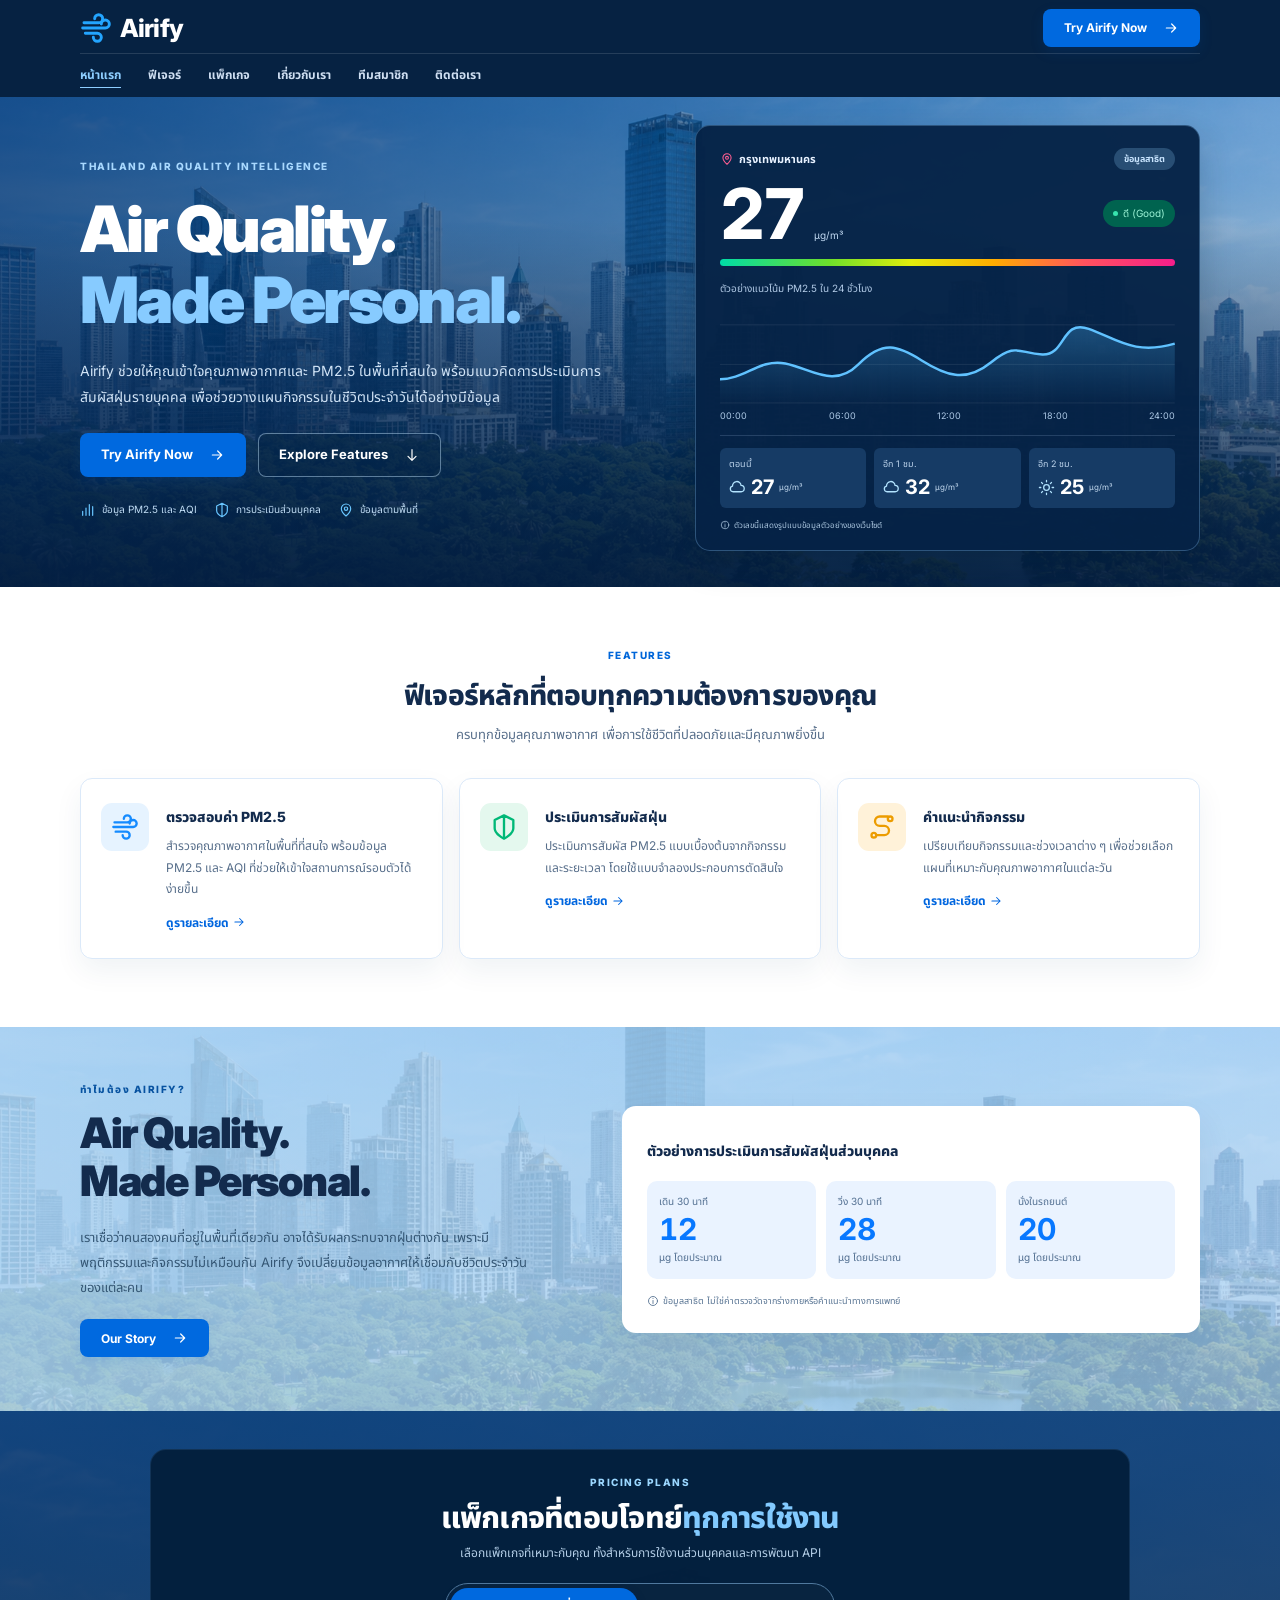
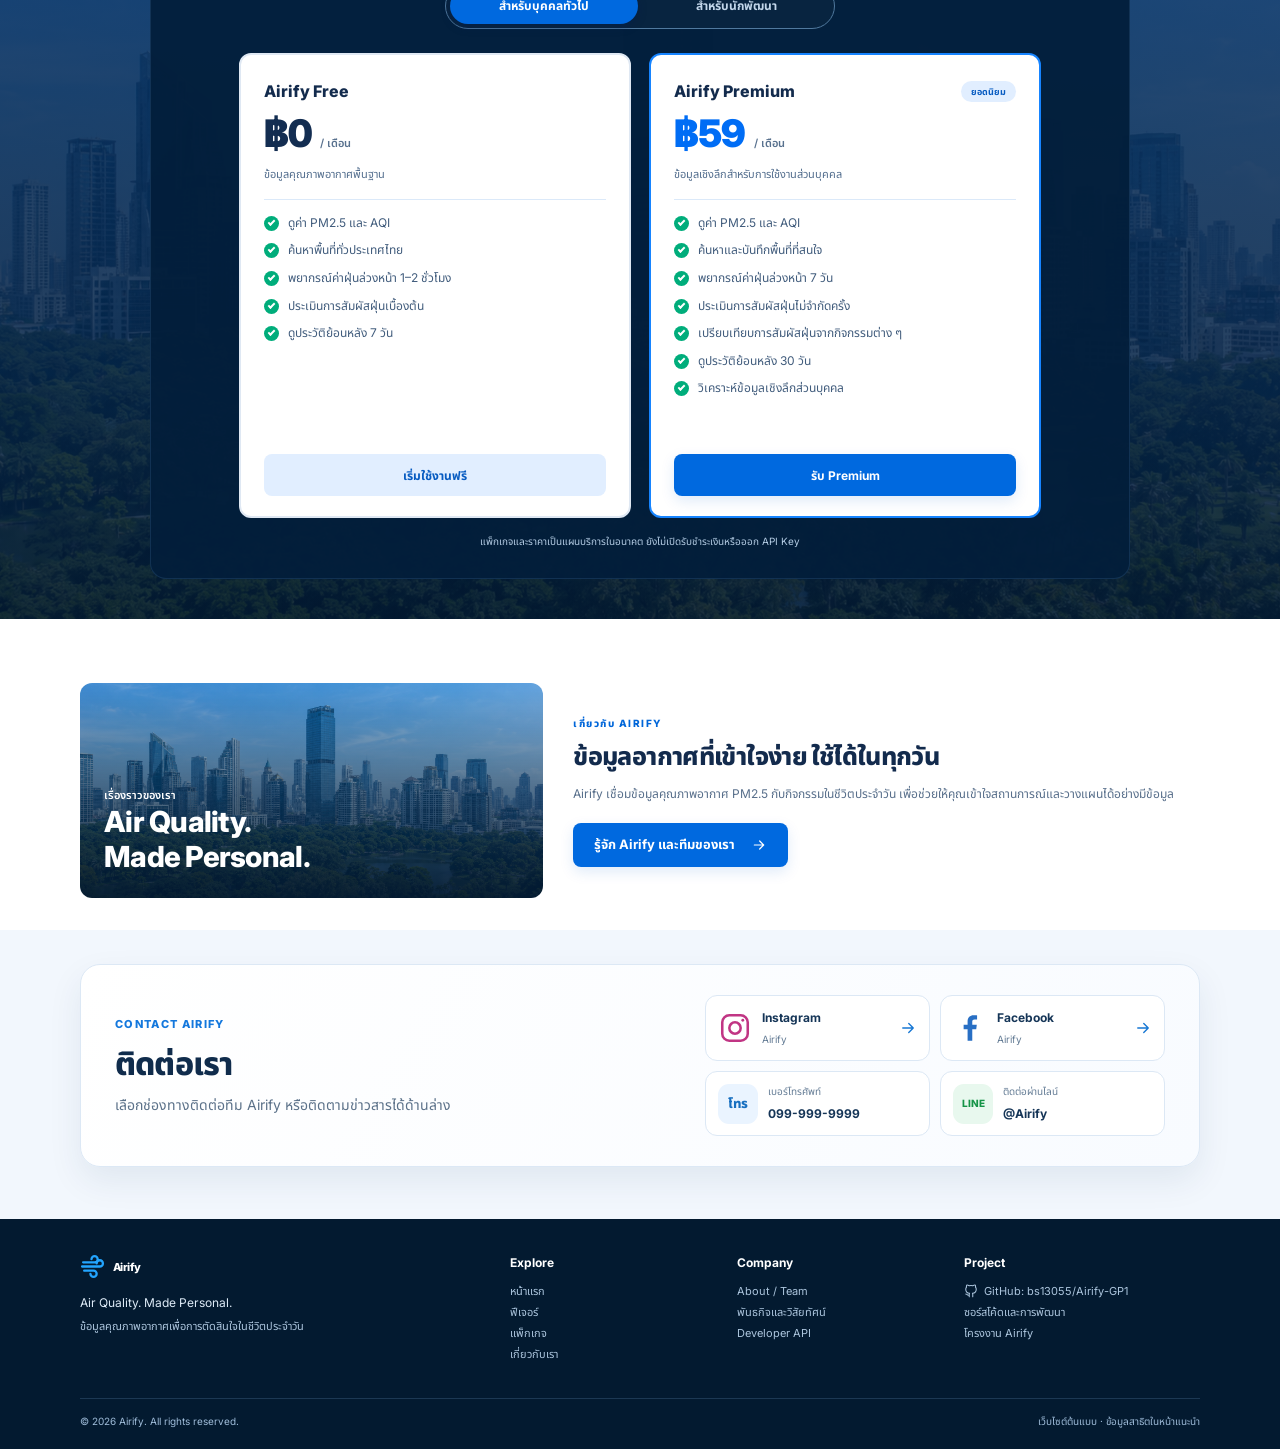
==== index.html @ 72d67602 "Publish standalone Airify GP1 website" ====
<!DOCTYPE html>
<html lang="th" class="af-landing-page"><head>
<meta charset="UTF-8"><meta name="viewport" content="width=device-width, initial-scale=1"><meta name="theme-color" content="#062242">
<title>Airify — Air Quality. Made Personal.</title><meta name="description" content="Airify ช่วยให้คุณเข้าใจคุณภาพอากาศ PM2.5 รอบตัว พร้อมประเมินการรับฝุ่นส่วนบุคคลและวางแผนกิจกรรมในแต่ละวัน">
<link rel="preconnect" href="https://fonts.googleapis.com"><link rel="preconnect" href="https://fonts.gstatic.com" crossorigin><link href="https://fonts.googleapis.com/css2?family=Inter:wght@400;500;600;700;800;900&family=Noto+Sans+Thai:wght@400;500;600;700;800&display=swap" rel="stylesheet">
<link rel="stylesheet" href="assets/vendor/bootstrap/bootstrap.min.css"><link rel="stylesheet" href="assets/landing.css?v=20261030-footer-align"><link rel="preload" as="image" href="assets/airify-bangkok-park.png">
</head><body class="af-landing">
<svg xmlns="http://www.w3.org/2000/svg" class="af-symbols" aria-hidden="true"><defs>
<symbol id="i-wind" viewBox="0 0 24 24"><path d="M3 8h11a3 3 0 1 0-3-3M2 12h17a3 3 0 1 0-3-3M4 16h9a3 3 0 1 1-3 3"/></symbol>
<symbol id="i-arrow" viewBox="0 0 24 24"><path d="M5 12h14m-6-6 6 6-6 6"/></symbol>
<symbol id="i-down" viewBox="0 0 24 24"><path d="M12 4v16m-6-6 6 6 6-6"/></symbol>
<symbol id="i-pin" viewBox="0 0 24 24"><path d="M19 10c0 5-7 11-7 11S5 15 5 10a7 7 0 1 1 14 0Z"/><circle cx="12" cy="10" r="2.5"/></symbol>
<symbol id="i-shield" viewBox="0 0 24 24"><path d="m12 2 8 4v7c0 5-8 9-8 9s-8-4-8-9V6l8-4Zm0 0v20"/></symbol>
<symbol id="i-route" viewBox="0 0 24 24"><circle cx="5" cy="19" r="2"/><circle cx="19" cy="5" r="2"/><path d="M7 19h7a4 4 0 0 0 0-8h-4a4 4 0 0 1 0-8h7"/></symbol>
<symbol id="i-bars" viewBox="0 0 24 24"><path d="M4 20v-6m5 6V9m5 11V4m5 16V7"/></symbol>
<symbol id="i-cloud" viewBox="0 0 24 24"><path d="M6 18a4 4 0 0 1-1-7.9A6 6 0 0 1 17 9a4.5 4.5 0 0 1 0 9H6Z"/></symbol>
<symbol id="i-sun" viewBox="0 0 24 24"><circle cx="12" cy="12" r="4"/><path d="M12 2v2m0 16v2M2 12h2m16 0h2M5 5l1.5 1.5m11 11L19 19M5 19l1.5-1.5m11-11L19 5"/></symbol>
<symbol id="i-target" viewBox="0 0 24 24"><circle cx="12" cy="12" r="9"/><circle cx="12" cy="12" r="5"/><circle cx="12" cy="12" r="1"/></symbol>
<symbol id="i-eye" viewBox="0 0 24 24"><path d="M2 12s4-7 10-7 10 7 10 7-4 7-10 7S2 12 2 12Z"/><circle cx="12" cy="12" r="3"/></symbol>
<symbol id="i-info" viewBox="0 0 24 24"><circle cx="12" cy="12" r="9"/><path d="M12 11v6m0-10v.1"/></symbol>
<symbol id="i-menu" viewBox="0 0 24 24"><path d="M4 6h16M4 12h16M4 18h16"/></symbol>
<symbol id="i-github" viewBox="0 0 24 24"><path d="M9 19c-4 1-4-2-6-2m12 5v-4c0-1 .1-1.5-.5-2 3.5-.4 6.5-1.7 6.5-7a5 5 0 0 0-1.4-3.5 5 5 0 0 0-.1-3.5S18 1.5 15 3a13 13 0 0 0-6 0C6 1.5 4.5 2 4.5 2a5 5 0 0 0-.1 3.5A5 5 0 0 0 3 9c0 5.3 3 6.6 6.5 7-.6.5-.5 1.2-.5 2v4"/></symbol>
</defs></svg>
<a class="af-skip" href="#main">ข้ามไปเนื้อหา</a>
<header class="af-header navbar navbar-expand-lg navbar-dark"><div class="af-container af-nav">
<a class="af-brand" href="index.html" aria-label="Airify หน้าแรก"><svg class="af-icon" aria-hidden="true"><use href="#i-wind"/></svg><span>Airify</span></a>
<nav class="collapse navbar-collapse af-menu" id="airifyNav" aria-label="เมนูหลัก"><a href="#home" aria-current="page">หน้าแรก</a><a href="#features">ฟีเจอร์</a><a href="#pricing">แพ็กเกจ</a><a href="#about">เกี่ยวกับเรา</a><a href="about.html">ทีมสมาชิก</a><a href="#contact">ติดต่อเรา</a></nav>
<a class="af-button af-primary af-nav-cta" href="try.html">Try Airify Now <svg class="af-icon" aria-hidden="true"><use href="#i-arrow"/></svg></a>
<button class="navbar-toggler af-nav-toggle" type="button" data-bs-toggle="collapse" data-bs-target="#airifyNav" aria-controls="airifyNav" aria-expanded="false" aria-label="เปิดหรือปิดเมนู"><svg class="af-icon" aria-hidden="true"><use href="#i-menu"/></svg></button>
</div></header>
<main id="main">
<section class="af-hero" id="home" aria-labelledby="hero-title"><div class="af-container af-hero-grid"><div class="af-hero-copy">
<p class="af-kicker">THAILAND AIR QUALITY INTELLIGENCE</p><h1 id="hero-title">Air Quality.<br><span>Made Personal.</span></h1>
<p class="af-hero-description">Airify ช่วยให้คุณเข้าใจคุณภาพอากาศและ PM2.5 ในพื้นที่ที่สนใจ พร้อมแนวคิดการประเมินการสัมผัสฝุ่นรายบุคคล เพื่อช่วยวางแผนกิจกรรมในชีวิตประจำวันได้อย่างมีข้อมูล</p>
<div class="af-hero-actions"><a class="af-button af-primary" href="try.html">Try Airify Now <svg class="af-icon" aria-hidden="true"><use href="#i-arrow"/></svg></a><a class="af-button af-outline" href="#features">Explore Features <svg class="af-icon" aria-hidden="true"><use href="#i-down"/></svg></a></div>
<div class="af-hero-facts"><span><svg class="af-icon" aria-hidden="true"><use href="#i-bars"/></svg>ข้อมูล PM2.5 และ AQI</span><span><svg class="af-icon" aria-hidden="true"><use href="#i-shield"/></svg>การประเมินส่วนบุคคล</span><span><svg class="af-icon" aria-hidden="true"><use href="#i-pin"/></svg>ข้อมูลตามพื้นที่</span></div></div>
<div class="af-air-preview" aria-label="ตัวอย่างหน้าจอคุณภาพอากาศ ข้อมูลสาธิต"><div class="af-preview-top"><span><svg class="af-icon" aria-hidden="true"><use href="#i-pin"/></svg>กรุงเทพมหานคร</span><span class="af-demo">ข้อมูลสาธิต</span></div>
<div class="af-reading"><strong>27</strong><span>µg/m³</span><span class="af-air-status"><i></i>ดี (Good)</span></div><div class="af-spectrum" aria-hidden="true"></div><p class="af-chart-caption">ตัวอย่างแนวโน้ม PM2.5 ใน 24 ชั่วโมง</p>
<svg class="af-preview-chart" viewBox="0 0 460 95" role="img" aria-label="กราฟตัวอย่างแนวโน้ม PM2.5 ไม่ใช่ข้อมูลปัจจุบัน"><defs><linearGradient id="af-chart-fill" x1="0" y1="0" x2="0" y2="1"><stop stop-color="#4dbaff" stop-opacity=".28"/><stop offset="1" stop-color="#4dbaff" stop-opacity="0"/></linearGradient></defs><g stroke="#ffffff14"><path d="M0 15h460M0 55h460M0 94h460"/></g><path d="M0 70C25 70 40 49 66 54S115 80 140 55 180 36 204 51 248 74 274 53 302 44 326 45 345 9 373 19 419 46 460 34V95H0Z" fill="url(#af-chart-fill)"/><path d="M0 70C25 70 40 49 66 54S115 80 140 55 180 36 204 51 248 74 274 53 302 44 326 45 345 9 373 19 419 46 460 34" fill="none" stroke="#60c2ff" stroke-width="2.5"/></svg>
<div class="af-chart-times"><span>00:00</span><span>06:00</span><span>12:00</span><span>18:00</span><span>24:00</span></div>
<div class="af-hour-grid"><div><small>ตอนนี้</small><span><svg class="af-icon" aria-hidden="true"><use href="#i-cloud"/></svg><b>27</b> µg/m³</span></div><div><small>อีก 1 ชม.</small><span><svg class="af-icon" aria-hidden="true"><use href="#i-cloud"/></svg><b>32</b> µg/m³</span></div><div><small>อีก 2 ชม.</small><span><svg class="af-icon" aria-hidden="true"><use href="#i-sun"/></svg><b>25</b> µg/m³</span></div></div>
<p class="af-preview-note"><svg class="af-icon" aria-hidden="true"><use href="#i-info"/></svg>ตัวเลขนี้แสดงรูปแบบข้อมูลตัวอย่างของเว็บไซต์</p></div></div></section>
<section class="af-features" id="features" aria-labelledby="features-title"><div class="af-container"><div class="af-section-heading"><p class="af-kicker">FEATURES</p><h2 id="features-title">ฟีเจอร์หลักที่ตอบทุกความต้องการของคุณ</h2><p>ครบทุกข้อมูลคุณภาพอากาศ เพื่อการใช้ชีวิตที่ปลอดภัยและมีคุณภาพยิ่งขึ้น</p></div><div class="row g-3 af-feature-grid">
<article class="col-12 col-md-4"><div class="af-feature"><span class="af-feature-icon af-sky"><svg class="af-icon" aria-hidden="true"><use href="#i-wind"/></svg></span><div><h3>ตรวจสอบค่า PM2.5</h3><p>สำรวจคุณภาพอากาศในพื้นที่ที่สนใจ พร้อมข้อมูล PM2.5 และ AQI ที่ช่วยให้เข้าใจสถานการณ์รอบตัวได้ง่ายขึ้น</p><a href="try.html#places">ดูรายละเอียด <svg class="af-icon" aria-hidden="true"><use href="#i-arrow"/></svg></a></div></div></article>
<article class="col-12 col-md-4"><div class="af-feature"><span class="af-feature-icon af-green"><svg class="af-icon" aria-hidden="true"><use href="#i-shield"/></svg></span><div><h3>ประเมินการสัมผัสฝุ่น</h3><p>ประเมินการสัมผัส PM2.5 แบบเบื้องต้นจากกิจกรรมและระยะเวลา โดยใช้แบบจำลองประกอบการตัดสินใจ</p><a href="try.html#today">ดูรายละเอียด <svg class="af-icon" aria-hidden="true"><use href="#i-arrow"/></svg></a></div></div></article>
<article class="col-12 col-md-4"><div class="af-feature"><span class="af-feature-icon af-amber"><svg class="af-icon" aria-hidden="true"><use href="#i-route"/></svg></span><div><h3>คำแนะนำกิจกรรม</h3><p>เปรียบเทียบกิจกรรมและช่วงเวลาต่าง ๆ เพื่อช่วยเลือกแผนที่เหมาะกับคุณภาพอากาศในแต่ละวัน</p><a href="try.html#today">ดูรายละเอียด <svg class="af-icon" aria-hidden="true"><use href="#i-arrow"/></svg></a></div></div></article>
</div></div></section>
<section class="af-story" id="why" aria-labelledby="story-title"><div class="af-container af-story-grid"><div class="af-story-copy"><p class="af-kicker">ทำไมต้อง AIRIFY?</p><h2 id="story-title">Air Quality.<br>Made Personal.</h2><p>เราเชื่อว่าคนสองคนที่อยู่ในพื้นที่เดียวกัน อาจได้รับผลกระทบจากฝุ่นต่างกัน เพราะมีพฤติกรรมและกิจกรรมไม่เหมือนกัน Airify จึงเปลี่ยนข้อมูลอากาศให้เชื่อมกับชีวิตประจำวันของแต่ละคน</p><a class="af-button af-primary" href="#about">Our Story <svg class="af-icon" aria-hidden="true"><use href="#i-arrow"/></svg></a></div>
<div class="af-exposure-example"><h3>ตัวอย่างการประเมินการสัมผัสฝุ่นส่วนบุคคล</h3><div class="af-example-grid"><div><span>เดิน 30 นาที</span><strong>12</strong><small>µg โดยประมาณ</small></div><div><span>วิ่ง 30 นาที</span><strong>28</strong><small>µg โดยประมาณ</small></div><div><span>นั่งในรถยนต์</span><strong>20</strong><small>µg โดยประมาณ</small></div></div><p><svg class="af-icon" aria-hidden="true"><use href="#i-info"/></svg>ข้อมูลสาธิต ไม่ใช่ค่าตรวจวัดจากร่างกายหรือคำแนะนำทางการแพทย์</p></div></div></section>
<section class="af-pricing" id="pricing" aria-labelledby="pricing-title"><div class="af-pricing-shell"><div class="af-section-heading"><p class="af-kicker">PRICING PLANS</p><h2 id="pricing-title">แพ็กเกจที่ตอบโจทย์<span>ทุกการใช้งาน</span></h2><p>เลือกแพ็กเกจที่เหมาะกับคุณ ทั้งสำหรับการใช้งานส่วนบุคคลและการพัฒนา API</p></div>
<div class="af-plan-switch" role="tablist" aria-label="ประเภทแพ็กเกจ"><button type="button" role="tab" id="individuals-tab" aria-selected="true" aria-controls="individuals-plans" tabindex="0">สำหรับบุคคลทั่วไป</button><button type="button" role="tab" id="developers-tab" aria-selected="false" aria-controls="developers-plans" tabindex="-1">สำหรับนักพัฒนา</button></div>
<div class="af-plan-grid" id="individuals-plans" role="tabpanel" aria-labelledby="individuals-tab" tabindex="0">
<article class="af-plan"><h3>Airify Free</h3><p class="af-price">฿0 <span>/ เดือน</span></p><p class="af-plan-intro">ข้อมูลคุณภาพอากาศพื้นฐาน</p><ul><li>ดูค่า PM2.5 และ AQI</li><li>ค้นหาพื้นที่ทั่วประเทศไทย</li><li>พยากรณ์ค่าฝุ่นล่วงหน้า 1–2 ชั่วโมง</li><li>ประเมินการสัมผัสฝุ่นเบื้องต้น</li><li>ดูประวัติย้อนหลัง 7 วัน</li></ul><a class="af-button af-secondary" href="try.html">เริ่มใช้งานฟรี</a></article>
<article class="af-plan af-plan-featured"><div class="af-plan-name"><h3>Airify Premium</h3><span>ยอดนิยม</span></div><p class="af-price">฿59 <span>/ เดือน</span></p><p class="af-plan-intro">ข้อมูลเชิงลึกสำหรับการใช้งานส่วนบุคคล</p><ul><li>ดูค่า PM2.5 และ AQI</li><li>ค้นหาและบันทึกพื้นที่ที่สนใจ</li><li>พยากรณ์ค่าฝุ่นล่วงหน้า 7 วัน</li><li>ประเมินการสัมผัสฝุ่นไม่จำกัดครั้ง</li><li>เปรียบเทียบการสัมผัสฝุ่นจากกิจกรรมต่าง ๆ</li><li>ดูประวัติย้อนหลัง 30 วัน</li><li>วิเคราะห์ข้อมูลเชิงลึกส่วนบุคคล</li></ul><button class="af-button af-primary" type="button" data-plan="premium">รับ Premium</button></article></div>
<div class="af-plan-grid" id="developers-plans" role="tabpanel" aria-labelledby="developers-tab" tabindex="0" hidden>
<article class="af-plan"><h3>Developer API</h3><p class="af-price">฿499 <span>/ เดือน</span></p><p class="af-plan-intro">สำหรับนักพัฒนาและโปรเจกต์ขนาดเล็ก</p><ul><li>10,000 API Requests / เดือน</li><li>API Key ส่วนตัว</li><li>ข้อมูล PM2.5 และ AQI</li><li>พยากรณ์ค่าฝุ่นล่วงหน้า 1–2 ชั่วโมง</li><li>Exposure Estimation API</li><li>API Documentation</li></ul><button class="af-button af-secondary" type="button" data-plan="developer">เริ่มใช้ API</button></article>
<article class="af-plan af-plan-featured"><h3>Business API</h3><p class="af-price">฿1,990 <span>/ เดือน</span></p><p class="af-plan-intro">สำหรับธุรกิจและแอปพลิเคชันที่เติบโต</p><ul><li>100,000 API Requests / เดือน</li><li>API Key สำหรับองค์กร</li><li>ข้อมูล PM2.5 และ AQI</li><li>พยากรณ์ค่าฝุ่นล่วงหน้า 1–2 ชั่วโมง</li><li>Exposure Estimation API</li><li>API Documentation</li><li>Usage Analytics Dashboard</li><li>ขยายโควตา API ได้</li></ul><button class="af-button af-primary" type="button" data-plan="business">ติดต่อฝ่ายขาย</button></article></div>
<p class="af-pricing-note">แพ็กเกจและราคาเป็นแผนบริการในอนาคต ยังไม่เปิดรับชำระเงินหรือออก API Key</p><div id="plan-message" class="af-plan-message" role="status" aria-live="polite" hidden></div></div></section>
<section class="af-about" id="about" aria-labelledby="about-title"><div class="af-container af-about-grid"><div class="af-story-image"><span>เรื่องราวของเรา</span><strong>Air Quality.<br>Made Personal.</strong></div><div><p class="af-kicker">เกี่ยวกับ AIRIFY</p><h2 id="about-title">ข้อมูลอากาศที่เข้าใจง่าย ใช้ได้ในทุกวัน</h2><p class="af-about-description">Airify เชื่อมข้อมูลคุณภาพอากาศ PM2.5 กับกิจกรรมในชีวิตประจำวัน เพื่อช่วยให้คุณเข้าใจสถานการณ์และวางแผนได้อย่างมีข้อมูล</p><a class="af-button af-primary af-about-link" href="about.html">รู้จัก Airify และทีมของเรา <svg class="af-icon" aria-hidden="true"><use href="#i-arrow"/></svg></a></div></div></section>


</main>
<section class="af-social" id="contact" aria-labelledby="social-title"><span id="social-links" aria-hidden="true"></span><div class="af-container af-social-panel"><div class="af-social-copy"><p class="af-kicker">CONTACT AIRIFY</p><h2 id="social-title">ติดต่อเรา</h2><p>เลือกช่องทางติดต่อทีม Airify หรือติดตามข่าวสารได้ด้านล่าง</p></div><div class="af-social-actions"><div class="af-social-platforms"><a class="af-platform-link af-instagram-link" href="https://www.instagram.com/et.pim?obrf=ajU2Z2UwazB6aXI=" target="_blank" rel="noopener noreferrer" aria-label="Instagram Airify"><svg class="af-platform-icon" viewBox="0 0 24 24" aria-hidden="true"><rect x="3" y="3" width="18" height="18" rx="5"/><circle cx="12" cy="12" r="4"/><circle cx="17.5" cy="6.5" r="1" class="af-instagram-dot"/></svg><span><strong>Instagram</strong><small>Airify</small></span><svg class="af-icon af-social-arrow" aria-hidden="true"><use href="#i-arrow"/></svg></a><a class="af-platform-link af-facebook-link" href="https://www.facebook.com/share/18oNCefuXG/" target="_blank" rel="noopener noreferrer" aria-label="Facebook Airify"><svg class="af-platform-icon" viewBox="0 0 24 24" aria-hidden="true"><path d="M13.6 21v-8.1h2.8l.4-3.2h-3.2V7.6c0-.9.3-1.6 1.6-1.6H17V3.1c-.3 0-1.3-.1-2.5-.1-2.5 0-4.2 1.5-4.2 4.3v2.4H7.5v3.2h2.8V21h3.3Z"/></svg><span><strong>Facebook</strong><small>Airify</small></span><svg class="af-icon af-social-arrow" aria-hidden="true"><use href="#i-arrow"/></svg></a></div><div class="af-contact-links"><a class="af-contact-link" href="tel:0999999999"><span class="af-contact-type">โทร</span><span><small>เบอร์โทรศัพท์</small><strong>099-999-9999</strong></span></a><a class="af-contact-link" href="https://line.me/R/ti/p/@086dvllt" target="_blank" rel="noopener noreferrer"><span class="af-contact-type af-line-type">LINE</span><span><small>ติดต่อผ่านไลน์</small><strong>@Airify</strong></span></a></div></div></div></section>
<footer id="footer" class="af-footer"><div class="af-container"><div class="af-footer-grid"><div class="af-footer-brand"><a class="af-brand" href="index.html" aria-label="Airify หน้าแรก"><svg class="af-icon" aria-hidden="true"><use href="#i-wind"/></svg><span>Airify</span></a><p>Air Quality. Made Personal.</p><span>ข้อมูลคุณภาพอากาศเพื่อการตัดสินใจในชีวิตประจำวัน</span></div><div><h2>Explore</h2><a href="#home">หน้าแรก</a><a href="#features">ฟีเจอร์</a><a href="#pricing">แพ็กเกจ</a><a href="#about">เกี่ยวกับเรา</a></div><div><h2>Company</h2><a href="about.html">About / Team</a><a href="#about">พันธกิจและวิสัยทัศน์</a><a href="#pricing" data-select-plans="developers">Developer API</a></div><div><h2>Project</h2><a class="af-github-link" href="https://github.com/bs13055/Airify-GP1" target="_blank" rel="noopener noreferrer"><svg class="af-icon" aria-hidden="true"><use href="#i-github"/></svg>GitHub: bs13055/Airify-GP1</a><span>ซอร์สโค้ดและการพัฒนา</span><span>โครงงาน Airify</span></div></div><div class="af-footer-bottom"><span>© 2026 Airify. All rights reserved.</span><span>เว็บไซต์ต้นแบบ · ข้อมูลสาธิตในหน้าแนะนำ</span></div></div></footer>
<script src="assets/vendor/bootstrap/bootstrap.bundle.min.js" defer></script><script src="assets/landing.js" defer></script></body></html>
---- assets/landing.css ----
:root{--af-navy:#062242;--af-deep:#031a30;--af-ink:#132b4d;--af-blue:#0875f9;--af-blue-hover:#0060d6;--af-sky:#82caff;--af-muted:#586f8b;--af-line:#dbe9f9;--af-soft:#edf5ff;--af-city:url('airify-bangkok-park.png')}
*{box-sizing:border-box}html{scroll-behavior:smooth;scroll-padding-top:24px;scrollbar-color:#5487bc #e9f2fc}body.af-landing{margin:0;background:#fff;color:var(--af-ink);font:400 14px/1.75 Inter,'Noto Sans Thai',sans-serif;-webkit-font-smoothing:antialiased}::selection{background:#b7dcff;color:#062242}button,a{touch-action:manipulation}a{color:inherit;text-decoration:none}button{font:inherit}button,a,input{-webkit-tap-highlight-color:transparent}a:focus-visible,button:focus-visible,[tabindex="0"]:focus-visible{outline:3px solid #66b8ff;outline-offset:4px}h1,h2,h3,p{margin:0}h1,h2,h3{font-weight:800}h2{font-size:28px;line-height:1.45;letter-spacing:-.025em;text-wrap:balance}h3{font-size:15px;line-height:1.5}svg.af-symbols{position:absolute;width:0;height:0;overflow:hidden}.af-icon{width:20px;height:20px;flex:none;fill:none;stroke:currentColor;stroke-width:1.8;stroke-linecap:round;stroke-linejoin:round;vertical-align:middle}.af-container{width:min(1120px,calc(100% - 48px));margin-inline:auto}.af-skip{position:fixed;z-index:100;top:8px;left:8px;padding:12px;background:white;color:var(--af-ink);transform:translateY(-150%)}.af-skip:focus{transform:none}.af-button{display:inline-flex;align-items:center;justify-content:center;gap:16px;min-height:44px;padding:10px 20px;border:1px solid transparent;border-radius:8px;font-size:13px;line-height:1.6;font-weight:700;cursor:pointer;transition:background .2s ease,box-shadow .2s ease}.af-button .af-icon{width:16px;height:16px}.af-primary{background:var(--af-blue);color:#fff;box-shadow:0 5px 14px #005fce20}.af-primary:hover{color:#fff;background:var(--af-blue-hover)}.af-secondary{background:#e1eeff;color:#075bc1}.af-secondary:hover{background:#cfe4ff}.af-outline{border-color:#b1d3f080;background:#0622424d;color:white}.af-outline:hover{background:#163f68}.af-kicker{font-size:10px;font-weight:800;letter-spacing:.15em;color:#0875f9;margin-bottom:10px}.af-section-heading{text-align:center;margin:0 auto 32px}.af-section-heading>p:last-child{font-size:13px;color:var(--af-muted);margin-top:8px}
.af-header{height:70px;padding:0;background:var(--af-navy);color:white;position:relative;z-index:20}.af-nav{height:100%;display:flex;align-items:center;gap:28px}.af-brand{display:inline-flex;align-items:center;gap:8px;color:#fff;font-size:25px;font-weight:800;letter-spacing:-.035em;line-height:1}.af-brand:hover{color:white}.af-brand>.af-icon{width:32px;height:32px;color:#23a5ff;stroke-width:2.2}.af-menu{justify-content:center;gap:28px}.af-menu>a{color:#cedef1;font-size:12px;font-weight:700;line-height:2.1;padding:6px 0}.af-menu>a:hover,.af-menu>[aria-current]{color:#8eceff}.af-menu>[aria-current]{text-decoration:underline;text-underline-offset:8px}.af-nav-cta{font-size:12px;min-height:38px;padding:8px 20px;flex:none}.af-nav-toggle{padding:5px;border:1px solid #88b4df66;line-height:1;color:#d6eaff}.af-nav-toggle:focus{box-shadow:none}
.af-hero{position:relative;isolation:isolate;color:white;background:#064d89;min-height:490px;display:flex;align-items:center;padding:28px 0 36px}.af-hero:before,.af-story:before,.af-pricing:before,.af-cta:before{content:"";position:absolute;inset:0;z-index:-1;background-image:linear-gradient(90deg,#003876c9,#0054985c),var(--af-city);background-size:cover;background-position:center 54%}.af-hero:after{content:"";position:absolute;inset:0;z-index:-1;background:linear-gradient(0deg,#031c3ee6,transparent 75%)}.af-hero-grid{display:grid;grid-template-columns:1.1fr 1fr;align-items:center;gap:60px}.af-hero .af-kicker{color:#a9d9ff;margin-bottom:17px}.af-hero h1{font-size:64px;line-height:1.12;letter-spacing:-.04em;margin-bottom:22px;font-weight:900}.af-hero h1>span{color:#87cbff}.af-hero-description{color:#d1e4f7;max-width:540px;font-size:14px;line-height:1.85}.af-hero-actions{display:flex;gap:12px;margin-top:23px}.af-hero-facts{display:flex;flex-wrap:wrap;gap:17px;margin-top:24px;font-size:10px;color:#c0dcf4}.af-hero-facts>span{display:flex;gap:6px;align-items:center}.af-hero-facts .af-icon{width:16px;height:16px;color:#69c6ff}
.af-air-preview{padding:22px 24px 18px;min-width:0;background:#062346f5;border:1px solid #6a9dce66;border-radius:15px;box-shadow:0 15px 32px #00182a33}.af-preview-top{display:flex;justify-content:space-between;align-items:center;gap:10px;color:#e7f1ff;font-size:11px;font-weight:700}.af-preview-top>span:first-child{display:flex;align-items:center;gap:5px}.af-preview-top .af-icon{width:14px;height:14px;color:#ff5e92}.af-demo{padding:3px 10px;color:#c9e5ff;background:#284e74;border-radius:30px;font-size:9px;white-space:nowrap}.af-reading{display:flex;gap:9px;align-items:baseline;margin:5px 0 7px;font-variant-numeric:tabular-nums}.af-reading strong{font-size:70px;line-height:1.1;font-weight:800;letter-spacing:-.04em}.af-reading>span{font-size:10px;color:#c1d9f2}.af-reading .af-air-status{display:inline-flex;align-items:center;gap:5px;margin-left:auto;align-self:center;background:#00634f;color:#9af2d5;padding:5px 10px;border-radius:30px;font-size:10px}.af-air-status i{width:5px;height:5px;border-radius:50%;background:#38e4ae}.af-spectrum{height:7px;border-radius:5px;background:linear-gradient(90deg,#00dca7,#6ddf2b 24%,#e3ed0c 42%,#ffad00 60%,#ff535e 80%,#f51e8b)}.af-chart-caption{font-size:10px;color:#b2cbe7;margin-top:14px}.af-preview-chart{display:block;width:100%;height:98px;margin-top:10px}.af-chart-times{display:flex;justify-content:space-between;color:#acc8e5;font-size:9px;margin:2px 0 12px}.af-hour-grid{display:grid;grid-template-columns:repeat(3,1fr);gap:8px;padding-top:12px;border-top:1px solid #99b9da33}.af-hour-grid>div{background:#163b65;padding:8px 9px;border-radius:6px}.af-hour-grid small{display:block;font-size:9px;color:#bcd3eb;margin-bottom:2px}.af-hour-grid span{display:flex;align-items:center;gap:5px;font-size:8px;color:#c8def3;white-space:nowrap}.af-hour-grid b{font-size:20px;line-height:1.3;color:white}.af-hour-grid .af-icon{color:#b3e4ff;width:17px;height:17px}.af-preview-note{color:#acc7e0;font-size:8px;margin-top:10px;display:flex;align-items:center;gap:4px}.af-preview-note .af-icon{width:10px;height:10px}
.af-features{padding:60px 0 68px;background:white}.af-feature-grid>article{display:flex}.af-feature{display:flex;gap:17px;padding:24px 20px;min-height:170px;width:100%;border:1px solid var(--af-line);border-radius:12px;box-shadow:0 12px 28px #173a6410}.af-feature-icon{display:grid;place-items:center;width:48px;height:48px;border-radius:11px;flex:none}.af-feature-icon>.af-icon{width:28px;height:28px;stroke-width:2}.af-sky{color:#158bff;background:#e6f3ff}.af-green{color:#00b877;background:#e4f8ee}.af-amber{color:#ec9c00;background:#fff2d9}.af-feature h3{font-size:14px;margin:3px 0 8px}.af-feature p{font-size:12px;line-height:1.8;color:var(--af-muted);margin-bottom:10px}.af-feature a{display:inline-flex;align-items:center;gap:3px;color:#0066df;font-size:12px;font-weight:700}.af-feature a:hover{text-decoration:underline;text-underline-offset:4px}.af-feature a>.af-icon{width:14px;height:14px}
.af-story{position:relative;isolation:isolate;background:#9bc5eb;padding:54px 0;min-height:380px;display:flex;align-items:center}.af-story:before{background-image:linear-gradient(90deg,#aad4f5db,#a6d1f4bb),var(--af-city);background-position:center 61%}.af-story-grid{display:grid;grid-template-columns:.9fr 1.15fr;align-items:center;gap:90px}.af-story h2{font-size:42px;line-height:1.15;font-weight:900;letter-spacing:-.035em;margin:10px 0 20px}.af-story-copy>p:not(.af-kicker){font-size:13px;color:#355775;line-height:1.9;max-width:450px}.af-story .af-button{margin-top:20px;min-height:38px;padding:8px 20px;font-size:12px}.af-exposure-example{background:white;border-radius:14px;box-shadow:0 16px 35px #07396b17;padding:34px 25px 25px}.af-exposure-example h3{font-size:14px;margin-bottom:20px}.af-example-grid{display:grid;grid-template-columns:repeat(3,1fr);gap:10px}.af-example-grid>div{background:#eaf3ff;border-radius:10px;padding:12px}.af-example-grid span,.af-example-grid small{display:block;font-size:10px;color:#526f91}.af-example-grid strong{display:block;font-size:30px;line-height:1.3;color:#0878ff;font-variant-numeric:tabular-nums}.af-exposure-example>p{display:flex;align-items:flex-start;gap:4px;font-size:9px;color:#587493;margin-top:14px}.af-exposure-example>p>.af-icon{width:12px;height:12px;margin-top:2px}
.af-pricing{position:relative;isolation:isolate;background:#08355f;padding:38px 24px 40px}.af-pricing:before{background-image:linear-gradient(0deg,#021a35dc,#07376edb),var(--af-city);background-position:center 70%}.af-pricing-shell{max-width:980px;margin:auto;padding:24px 88px 28px;background:#031e3bf0;border:1px solid #477baf36;border-radius:16px}.af-pricing .af-section-heading{margin-bottom:20px;color:white}.af-pricing .af-kicker{color:#9bd7ff;margin-bottom:4px}.af-pricing h2{font-size:30px}.af-pricing h2>span{color:#82caff}.af-pricing .af-section-heading>p:last-child{color:#b5cfe8;font-size:12px;margin-top:3px}.af-plan-switch{display:flex;position:relative;border:1px solid #50799e;border-radius:40px;padding:4px;width:min(390px,100%);margin:0 auto 24px;gap:4px;background:#082440}.af-plan-switch button{flex:1;border:0;background:transparent;color:#c2d6ea;min-height:36px;border-radius:30px;padding:7px 10px;font-size:12px;line-height:1.5;font-weight:700;cursor:pointer;transition:background .22s ease,color .22s ease,box-shadow .22s ease}.af-plan-switch button[aria-selected="true"]{background:#0877fb;color:white;box-shadow:0 3px 8px #001c4c66}.af-plan-switch button:hover{color:white}.af-plan-grid{display:grid;grid-template-columns:repeat(2,minmax(0,1fr));gap:18px}.af-plan-grid[hidden]{display:none}.af-plan-grid:focus-visible{outline-offset:7px}.af-plan{min-height:465px;background:#fff;border:2px solid #dfe8f3;border-radius:12px;padding:24px 23px 20px;display:flex;flex-direction:column;min-width:0}.af-plan-featured{border-color:#1684ff}.af-plan h3{font-size:16px}.af-plan-name{display:flex;justify-content:space-between;align-items:center;gap:6px}.af-plan-name>span{font-size:9px;font-weight:700;background:#e1eeff;color:#075bc1;border-radius:30px;padding:3px 10px}.af-price{font-size:38px;letter-spacing:-.035em;font-weight:900;line-height:1.35;margin:5px 0;color:#132d51;font-variant-numeric:tabular-nums}.af-plan-featured .af-price{color:#006df5}.af-price>span{font-size:11px;font-weight:600;letter-spacing:0;color:#58718e}.af-plan-intro{font-size:11px;color:#536e8e;margin-bottom:14px;min-height:20px}.af-plan ul{border-top:1px solid var(--af-line);list-style:none;padding:12px 0 20px;margin:0;flex:1}.af-plan li{font-size:12px;color:#425d7d;line-height:1.8;position:relative;padding-left:24px;margin-bottom:6px}.af-plan li:before{content:"";position:absolute;left:0;top:4px;width:15px;height:15px;border-radius:50%;background:#00ad7b}.af-plan li:after{content:"";position:absolute;left:4px;top:8px;width:7px;height:4px;border:solid white;border-width:0 0 2px 2px;transform:rotate(-45deg)}.af-plan>.af-button{width:100%;font-size:12px;min-height:42px}.af-pricing-note{text-align:center;font-size:10px;line-height:1.7;color:#b5cde5;margin-top:15px}.af-plan-message{padding:14px 16px;background:#153c62;border-radius:8px;color:#e0efff;font-size:13px;margin-top:14px}.af-plan-message[hidden]{display:none}.af-plan-message a{color:#94d2ff;text-decoration:underline;text-underline-offset:4px}.af-plan-message p{margin:0}
.af-about{padding:64px 0 32px}.af-about-grid{display:grid;grid-template-columns:.85fr 1.15fr;gap:30px;align-items:center}.af-story-image{position:relative;isolation:isolate;min-height:215px;border-radius:12px;overflow:hidden;display:flex;flex-direction:column;justify-content:flex-end;padding:24px;color:white;background-image:linear-gradient(0deg,#021932ef,#0068b355),var(--af-city);background-size:cover;background-position:center 62%}.af-story-image>span{font-size:11px;font-weight:600}.af-story-image>strong{font-size:29px;line-height:1.2;letter-spacing:-.025em;font-weight:800}.af-about .af-kicker{margin-bottom:5px}.af-about h2{font-size:25px;margin-bottom:9px}.af-about-description{color:var(--af-muted);font-size:12px;line-height:1.8}.af-values{display:grid;grid-template-columns:1fr 1fr;gap:12px;margin-top:15px}.af-values>div{padding:14px 16px;border-radius:10px;background:#eff6ff}.af-values h3{font-size:12px;display:flex;align-items:center;gap:8px;margin-bottom:6px}.af-values .af-icon{width:19px;height:19px}.af-values p{font-size:11px;color:#526c89;line-height:1.8}.af-team{padding:28px 0 50px}.af-team .af-section-heading{margin-bottom:24px}.af-team h2{font-size:28px}.af-team-grid{display:grid;grid-template-columns:repeat(4,minmax(0,1fr));gap:14px}.af-member{text-align:center;border:1px solid var(--af-line);box-shadow:0 8px 20px #173a640a;border-radius:12px;padding:21px 13px 17px}.af-avatar{width:58px;height:58px;border-radius:50%;background:#e3f1ff;color:#0d7bfb;display:grid;place-items:center;margin:0 auto 16px;font-size:19px;font-weight:800}.af-member h3{font-size:12px;font-weight:800;margin-bottom:5px}.af-member p{color:#0066db;font-weight:700;font-size:10px;line-height:1.6;margin-bottom:7px}.af-member small{color:#566e89;font-size:10px;line-height:1.6;display:block}.af-team-link{display:flex;justify-content:center;align-items:center;gap:4px;color:#0068e0;font-size:13px;font-weight:700;margin-top:26px}.af-team-link>.af-icon{width:15px;height:15px}.af-team-link:hover{text-decoration:underline;text-underline-offset:4px}
.af-cta{position:relative;isolation:isolate;background:#004786;color:white;text-align:center;padding:36px 0;min-height:210px}.af-cta:before{background-image:linear-gradient(90deg,#003f7fe6,#02396adb),var(--af-city);background-position:center 53%}.af-cta h2{font-size:28px}.af-cta p{color:#c9e2fa;margin:8px 0 18px;font-size:13px}.af-cta .af-button{min-height:40px}.af-footer{background:var(--af-deep);padding:35px 0 18px;color:#acc5dd}.af-footer-grid{display:grid;grid-template-columns:1.8fr .85fr .85fr 1.1fr;gap:45px}.af-footer-grid>div{display:flex;flex-direction:column;align-items:flex-start}.af-footer .af-brand{font-size:16px;margin-bottom:13px}.af-footer .af-brand>.af-icon{width:25px;height:25px}.af-footer-brand p{font-size:12px;color:#deebf7;margin-bottom:3px}.af-footer-grid span,.af-footer-grid a:not(.af-brand){font-size:11px;line-height:1.9}.af-footer-grid h2{font-size:12px;font-weight:700;letter-spacing:0;color:white;margin-bottom:9px}.af-footer-grid a:not(.af-brand):hover{color:white;text-decoration:underline;text-underline-offset:4px}.af-github-link{display:flex;align-items:center;gap:6px;overflow-wrap:anywhere}.af-github-link>.af-icon{width:14px;height:14px}.af-footer-bottom{border-top:1px solid #80b0df33;margin-top:34px;padding-top:14px;display:flex;justify-content:space-between;gap:12px;color:#9fbcd9;font-size:10px}
@media(min-width:992px){.af-menu{display:flex!important}.af-nav-toggle{display:none}}
@media(max-width:1199px){.af-hero-grid{gap:32px}.af-hero h1{font-size:56px}.af-story-grid{gap:45px}.af-pricing-shell{padding-inline:60px}.af-feature{gap:12px;padding:20px 16px}.af-feature-icon{width:40px;height:40px}.af-footer-grid{gap:24px}}
@media(max-width:991.98px){.af-nav{gap:15px}.af-nav-cta{margin-left:auto}.af-menu{position:absolute;top:70px;left:0;right:0;padding:16px 24px;background:#082c50;border-top:1px solid #679ac155;box-shadow:0 15px 22px #00162a22}.af-menu.show{display:flex;flex-direction:column;align-items:stretch;gap:4px}.af-menu>a{padding:10px 0}.af-hero-grid{gap:24px}.af-hero h1{font-size:46px}.af-hero-description{font-size:13px}.af-hero-facts{gap:9px;font-size:9px}.af-air-preview{padding:19px 17px}.af-reading strong{font-size:62px}.af-hour-grid{gap:5px}.af-hour-grid>div{padding:7px}.af-hour-grid b{font-size:17px}.af-hour-grid span{gap:3px}.af-hour-grid .af-icon{width:14px;height:14px}.af-feature{flex-direction:column}.af-story-grid{gap:30px;grid-template-columns:.9fr 1fr}.af-story h2{font-size:34px}.af-exposure-example{padding:25px 18px}.af-example-grid{gap:6px}.af-example-grid>div{padding:9px}.af-pricing-shell{padding-inline:34px}.af-about-grid{grid-template-columns:.8fr 1.2fr;gap:22px}.af-about h2{font-size:22px}.af-values>div{padding:11px}.af-team-grid{grid-template-columns:repeat(2,minmax(0,1fr))}.af-footer-grid{grid-template-columns:1.4fr 1fr 1fr;gap:25px}.af-footer-brand{grid-column:1/-1}}
@media(max-width:767px){.af-container{width:calc(100% - 36px)}h2{font-size:24px}.af-header{height:64px}.af-brand{font-size:23px;gap:5px}.af-brand>.af-icon{width:29px;height:29px}.af-nav{gap:12px}.af-nav-cta{font-size:10px;padding:7px 11px;gap:8px;min-height:36px}.af-nav-cta>.af-icon{width:13px;height:13px}.af-nav-toggle .af-icon{width:21px;height:21px}.af-menu{top:64px}.af-hero{padding:42px 0 36px}.af-hero:before{background-image:linear-gradient(180deg,#003f81d9,#02315a9c),var(--af-city);background-position:50% center}.af-hero-grid{grid-template-columns:1fr;gap:30px}.af-hero .af-kicker{font-size:9px;margin-bottom:17px}.af-hero h1{font-size:clamp(41px,10.8vw,64px);margin-bottom:20px}.af-hero-description{font-size:13px;line-height:1.95}.af-hero-actions{gap:9px;margin-top:21px}.af-button{padding:10px 15px;gap:11px;font-size:12px}.af-hero-facts{font-size:9px;gap:10px 14px;margin-top:22px}.af-air-preview{padding:20px;max-width:520px;width:100%;margin:auto}.af-reading strong{font-size:68px}.af-preview-chart{height:92px}.af-hour-grid span{font-size:8px;gap:5px}.af-hour-grid b{font-size:20px}.af-hour-grid>div{padding:9px}.af-hour-grid .af-icon{width:17px;height:17px}.af-section-heading{margin-bottom:24px}.af-section-heading>p:last-child{font-size:12px}.af-kicker{font-size:9px}.af-features{padding:47px 0}.af-feature{flex-direction:row;gap:16px;padding:22px;min-height:0}.af-feature h3{font-size:15px}.af-feature p{font-size:13px}.af-feature-icon{width:45px;height:45px}.af-story{padding:42px 0}.af-story-grid{grid-template-columns:1fr;gap:27px}.af-story h2{font-size:37px;margin-bottom:17px}.af-story-copy>p:not(.af-kicker){font-size:13px}.af-exposure-example{padding:23px 19px 20px}.af-exposure-example h3{font-size:13px;margin-bottom:15px}.af-example-grid>div{padding:11px 9px}.af-example-grid span,.af-example-grid small{font-size:9px}.af-example-grid strong{font-size:28px}.af-exposure-example>p{font-size:9px}.af-pricing{padding:25px 13px}.af-pricing-shell{padding:27px 16px 22px;border-radius:14px}.af-pricing h2{font-size:25px}.af-pricing .af-section-heading>p:last-child{font-size:12px}.af-plan-switch{margin-bottom:20px}.af-plan-switch button{font-size:11px;min-height:38px;padding-inline:5px}.af-plan-grid{grid-template-columns:1fr;gap:16px}.af-plan{padding:23px;min-height:410px}.af-plan h3{font-size:17px}.af-plan-intro{font-size:12px}.af-plan li{font-size:13px;margin-bottom:8px}.af-plan-name>span{font-size:10px}.af-price{font-size:39px}.af-pricing-note{font-size:10px;max-width:32ch;margin-inline:auto}.af-about{padding:42px 0 24px}.af-about-grid{grid-template-columns:1fr;gap:24px}.af-story-image{min-height:210px}.af-story-image strong{font-size:32px}.af-about h2{font-size:25px}.af-about-description{font-size:13px}.af-values{gap:10px}.af-values>div{padding:14px 12px}.af-values p{font-size:11px}.af-values h3{font-size:12px;gap:5px}.af-team{padding:20px 0 37px}.af-team-grid{gap:12px}.af-member{padding:19px 10px}.af-member h3{font-size:11px;overflow-wrap:anywhere}.af-member p,.af-member small{font-size:9px}.af-avatar{width:50px;height:50px;font-size:17px;margin-bottom:13px}.af-team-link{font-size:12px;margin-top:23px}.af-cta{padding:36px 0}.af-cta h2{font-size:24px}.af-cta p{font-size:12px}.af-footer{padding-top:30px}.af-footer-grid{grid-template-columns:1fr 1fr;gap:25px 20px}.af-footer-brand{grid-column:auto}.af-footer-grid>div:first-child{grid-column:1/-1}.af-footer-grid>div:last-child{grid-column:1/-1}.af-footer-bottom{margin-top:25px;font-size:9px;flex-direction:column;gap:4px}}
@media(max-width:359px){.af-container{width:calc(100% - 28px)}.af-nav{gap:8px}.af-brand{font-size:21px}.af-nav-cta{font-size:9px;padding:7px 9px;gap:5px}.af-hero-actions .af-button{font-size:11px;padding-inline:12px}.af-air-preview{padding:16px}.af-hour-grid span{gap:3px}.af-hour-grid b{font-size:17px}.af-feature{padding:18px;gap:12px}.af-values{grid-template-columns:1fr}.af-pricing-shell{padding-inline:12px}.af-plan{padding:20px}}
@media(prefers-reduced-motion:reduce){html{scroll-behavior:auto}.af-button,.af-plan-switch button{transition:none}}
/* Final responsive and contrast corrections from the first inspection. */
:root{--af-blue:#0069df}
.af-kicker{color:#0066d9}.af-story .af-kicker{color:#0752a0}
.af-plan-switch button[aria-selected="true"]{background:var(--af-blue)}
.af-avatar{color:#005abf}
.af-skip{top:-100px;transform:none}.af-skip:focus{top:8px;transform:none}
@media(max-width:767px){.af-hero h1{font-size:clamp(34px,10.8vw,64px)}.af-nav-toggle{min-width:44px;min-height:44px}.af-nav-cta{min-height:44px}}
/* User-supplied team photographs: non-destructive, individually framed crops. */
.af-avatar.af-portrait{width:112px;height:112px;border:4px solid #e6f2ff;overflow:hidden;background:#edf5ff;margin-bottom:18px}
.af-portrait img{display:block;width:100%;height:100%;object-fit:cover}
.af-portrait-73170 img{object-position:52% 40%}
.af-portrait-73171 img{object-position:46% 37%;transform:scale(1.15);transform-origin:46% 37%}
.af-portrait-73172 img{object-position:47% 38%}
.af-portrait-73173 img{transform:scale(1.7);transform-origin:58% 38%}
@media(max-width:767px){.af-avatar.af-portrait{width:90px;height:90px;border-width:3px;margin-bottom:15px}}
/* Phone/tablet refinements: keep native scrolling and normal text scale. */
@media(max-width:1199px),(hover:none) and (pointer:coarse){
 html.af-landing-page{scrollbar-width:none}
 html.af-landing-page::-webkit-scrollbar{display:none;width:0;height:0}
 .af-pricing{padding-inline:18px}
 .af-pricing-shell{padding-inline:24px}
 .af-plan{padding-inline:20px}
}
@media(max-width:767px){
 .af-pricing{padding:24px 12px}
 .af-pricing-shell{padding:24px 0 16px;border:0;background:transparent;border-radius:0}
 .af-plan{padding:22px 20px;border-width:1px;min-height:0}
 .af-plan ul{padding-bottom:16px}
 .af-plan-switch button{min-height:44px;font-size:12px}
 .af-plan>.af-button{min-height:44px}
}
/* Keep section navigation available while the visitor moves through the landing page. */
html.af-landing-page{--af-header-height:70px;scroll-padding-top:calc(var(--af-header-height) + 18px)}
.af-landing>.af-header{position:sticky;top:0;z-index:1030}
.af-skip{z-index:1100}
@media(max-width:991.98px){
 .af-menu{max-height:calc(100dvh - var(--af-header-height));overflow-y:auto;overscroll-behavior:contain;scrollbar-width:none}
 .af-menu::-webkit-scrollbar{display:none}
}
@media(max-width:767px){html.af-landing-page{--af-header-height:64px}}
/* GP1 responsive requirements: 3-up desktop features, single-column tablet/phone. */
@media(max-width:1199.98px){.af-feature-grid>article{flex:0 0 100%;max-width:100%}}
/* Desktop navigation uses the required two-row composition; tablets and phones keep one row. */
@media(min-width:1200px){
 html.af-landing-page{--af-header-height:112px;scroll-padding-top:calc(var(--af-header-height) + 18px)}
 .af-landing>.af-header{height:auto;min-height:0;position:sticky;top:0;z-index:1030}
 .af-landing .af-nav{height:auto;display:grid;grid-template-columns:1fr auto;grid-template-areas:'brand cta' 'menu menu';row-gap:6px;padding:9px 0 0}
 .af-landing .af-brand{grid-area:brand;align-self:center}
 .af-landing .af-nav-cta{grid-area:cta;align-self:center}
 .af-landing #airifyNav{grid-area:menu;width:100%;display:flex!important;justify-content:flex-start;gap:27px;padding:6px 0 8px;border-top:1px solid #ffffff20}
 .af-landing .af-menu>a{padding:2px 0}
 .af-landing .af-nav-toggle{display:none!important}
}
@media(min-width:992px) and (max-width:1199.98px){
 html.af-landing-page{--af-header-height:70px;scroll-padding-top:calc(var(--af-header-height) + 18px)}
 .af-landing>.af-header{height:70px;position:sticky;top:0;z-index:1030}
 .af-landing .af-nav{height:100%;display:flex;gap:15px}
 .af-landing #airifyNav{position:absolute;top:70px;left:24px;right:24px;display:none!important;flex-direction:column;align-items:stretch;gap:4px;padding:16px 24px;background:#082c50;border-top:1px solid #679ac155;box-shadow:0 15px 22px #00162a22}
 .af-landing #airifyNav.show{display:flex!important}
 .af-landing #airifyNav>a{padding:10px 0}
 .af-landing .af-nav-cta{margin-left:auto}
 .af-landing .af-nav-toggle{display:inline-flex;margin-left:0}
}
/* GP1 asks for one additional landing section; Pricing remains, the standalone CTA section is removed. */

.af-about-link{margin-top:18px}


/* Social links section */
.af-social{padding:34px 0 52px;background:#f2f7fd}
.af-social-panel{display:flex;align-items:center;justify-content:space-between;gap:30px;padding:30px 34px;border:1px solid #dce8f5;border-radius:20px;background:linear-gradient(120deg,#fff 0%,#f8fbff 100%);box-shadow:0 14px 34px rgba(11,49,89,.08)}
.af-social-copy{max-width:620px}
.af-social-copy .af-kicker{margin:0 0 9px;color:#1478dd;font-size:11px;font-weight:800;letter-spacing:.12em}
.af-social-copy h2{margin:0 0 8px;color:#102c4c;font-size:clamp(23px,2.6vw,32px);line-height:1.3}
.af-social-copy>p:last-child{margin:0;color:#5b7189;font-size:14px;line-height:1.75}
.af-social-link{display:flex;align-items:center;gap:14px;min-width:300px;padding:15px 18px;border:1px solid #dce8f5;border-radius:14px;background:#fff;color:#153557;text-decoration:none;box-shadow:0 8px 20px rgba(11,49,89,.06);transition:transform .2s ease,border-color .2s ease,box-shadow .2s ease}
.af-social-link:hover{transform:translateY(-2px);border-color:#9ac7f2;box-shadow:0 13px 26px rgba(11,49,89,.12);color:#153557}
.af-social-link:focus-visible{outline:3px solid #1685f8;outline-offset:3px}
.af-social-mark{display:grid;place-items:center;width:48px;height:48px;flex:0 0 48px;border-radius:12px;background:#102f55;color:#fff}
.af-social-mark .af-icon{width:25px;height:25px}
.af-social-label{display:grid;gap:4px;flex:1}
.af-social-label strong{font-size:14px}
.af-social-label small{color:#647c95;font-size:11px}
.af-social-arrow{width:18px;height:18px;color:#1677d4}
@media(max-width:767px){.af-social{padding:25px 0 38px}.af-social-panel{align-items:stretch;flex-direction:column;gap:19px;padding:22px 19px;border-radius:16px}.af-social-copy h2{font-size:23px}.af-social-copy>p:last-child{font-size:13px}.af-social-link{min-width:0;padding:12px}.af-social-mark{width:44px;height:44px;flex-basis:44px}}
@media(prefers-reduced-motion:reduce){.af-social-link{transition:none}.af-social-link:hover{transform:none}}.af-social-panel{display:grid;grid-template-columns:minmax(0,1fr) minmax(300px,.82fr)}
.af-social-actions{display:grid;gap:10px}
.af-contact-links{display:grid;grid-template-columns:1fr 1fr;gap:10px}
.af-contact-link{display:flex;align-items:center;gap:10px;min-width:0;padding:11px 12px;border:1px solid #dce8f5;border-radius:12px;background:#fff;color:#153557;text-decoration:none;transition:border-color .2s ease,background .2s ease}
.af-contact-link:hover{border-color:#9ac7f2;background:#f5faff;color:#153557}
.af-contact-link:focus-visible{outline:3px solid #1685f8;outline-offset:3px}
.af-contact-type{display:grid;place-items:center;width:40px;height:40px;flex:0 0 40px;border-radius:11px;background:#eaf4ff;color:#176fc0;font-size:13px;font-weight:800}
.af-line-type{background:#e8f8ee;color:#159447;font-size:10px}
.af-contact-link>span:last-child{display:grid;gap:3px;min-width:0}
.af-contact-link small{color:#647c95;font-size:10px}
.af-contact-link strong{overflow-wrap:anywhere;font-size:12px}
@media(max-width:767px){.af-social-panel{grid-template-columns:1fr}.af-contact-links{grid-template-columns:1fr 1fr}.af-contact-link{padding:10px 9px}}
@media(max-width:380px){.af-contact-links{grid-template-columns:1fr}}.af-social-platforms{display:grid;grid-template-columns:1fr 1fr;gap:10px}
.af-platform-link{display:flex;align-items:center;gap:10px;min-width:0;padding:11px 12px;border:1px solid #dce8f5;border-radius:12px;background:#fff;color:#153557;text-decoration:none;transition:transform .2s ease,border-color .2s ease,box-shadow .2s ease}
.af-platform-link:hover{transform:translateY(-2px);border-color:#9ac7f2;box-shadow:0 8px 18px rgba(11,49,89,.09);color:#153557}
.af-platform-link:focus-visible{outline:3px solid #1685f8;outline-offset:3px}
.af-platform-icon{display:block;width:34px;height:34px;flex:0 0 34px;color:#286fc4;fill:currentColor}
.af-instagram-link .af-platform-icon{fill:none;stroke:#c13584;stroke-width:1.8}
.af-instagram-link .af-platform-icon .af-instagram-dot{fill:#c13584;stroke:none}
.af-footer .af-footer-brand>.af-brand{align-self:flex-start;justify-content:flex-start;grid-area:auto;margin-inline:0}
.af-platform-link>span{display:grid;gap:3px;min-width:0;flex:1}
.af-platform-link strong{font-size:12px}
.af-platform-link small{color:#647c95;font-size:10px}
@media(max-width:767px){.af-social-platforms{grid-template-columns:1fr 1fr}.af-platform-link{padding:10px 9px;gap:8px}.af-platform-icon{width:30px;height:30px;flex-basis:30px}}
@media(max-width:380px){.af-social-platforms{grid-template-columns:1fr}}
@media(prefers-reduced-motion:reduce){.af-platform-link{transition:none}.af-platform-link:hover{transform:none}}
/* Team page Airify wordmark */
.af-team-brand{gap:10px}
.af-team-brand>.af-icon{width:32px;height:32px;color:#23a5ff;stroke-width:2.2}
@media(max-width:767px){.af-team-brand{gap:5px}.af-team-brand>.af-icon{width:29px;height:29px}}
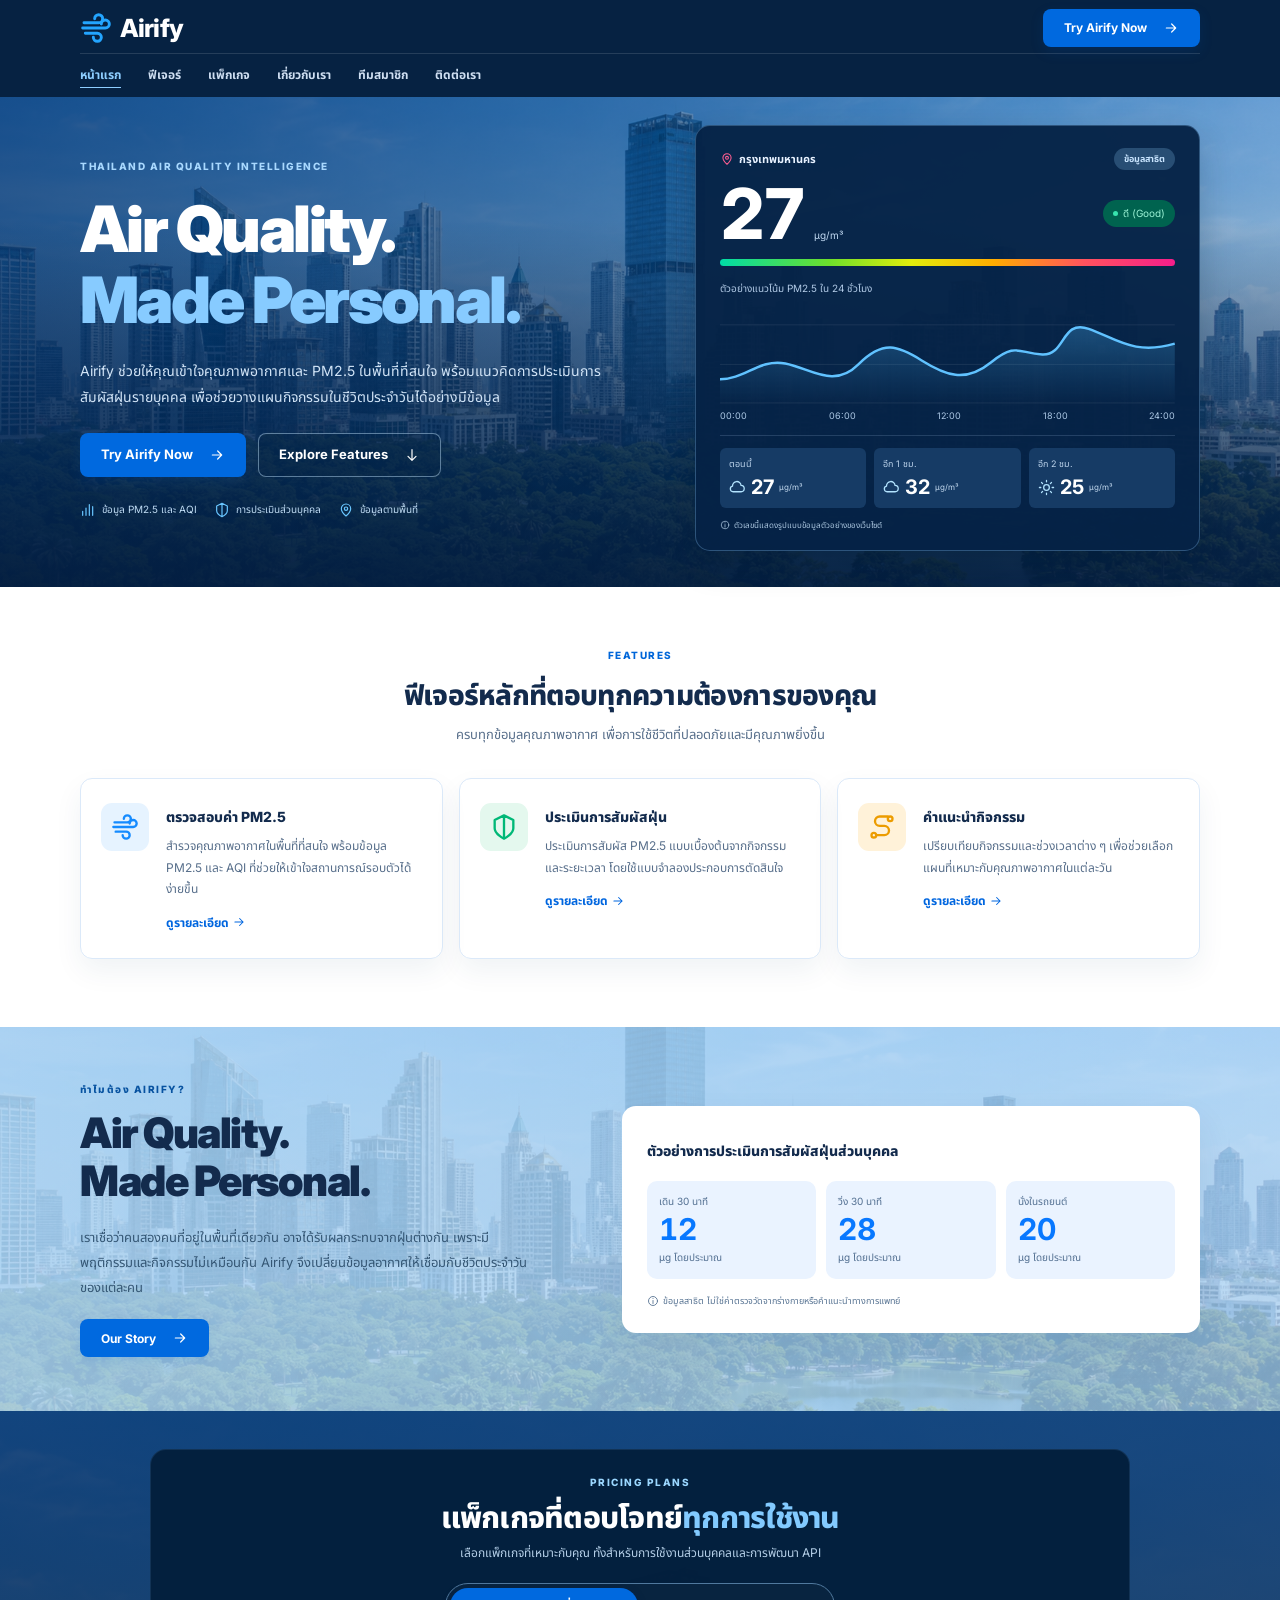
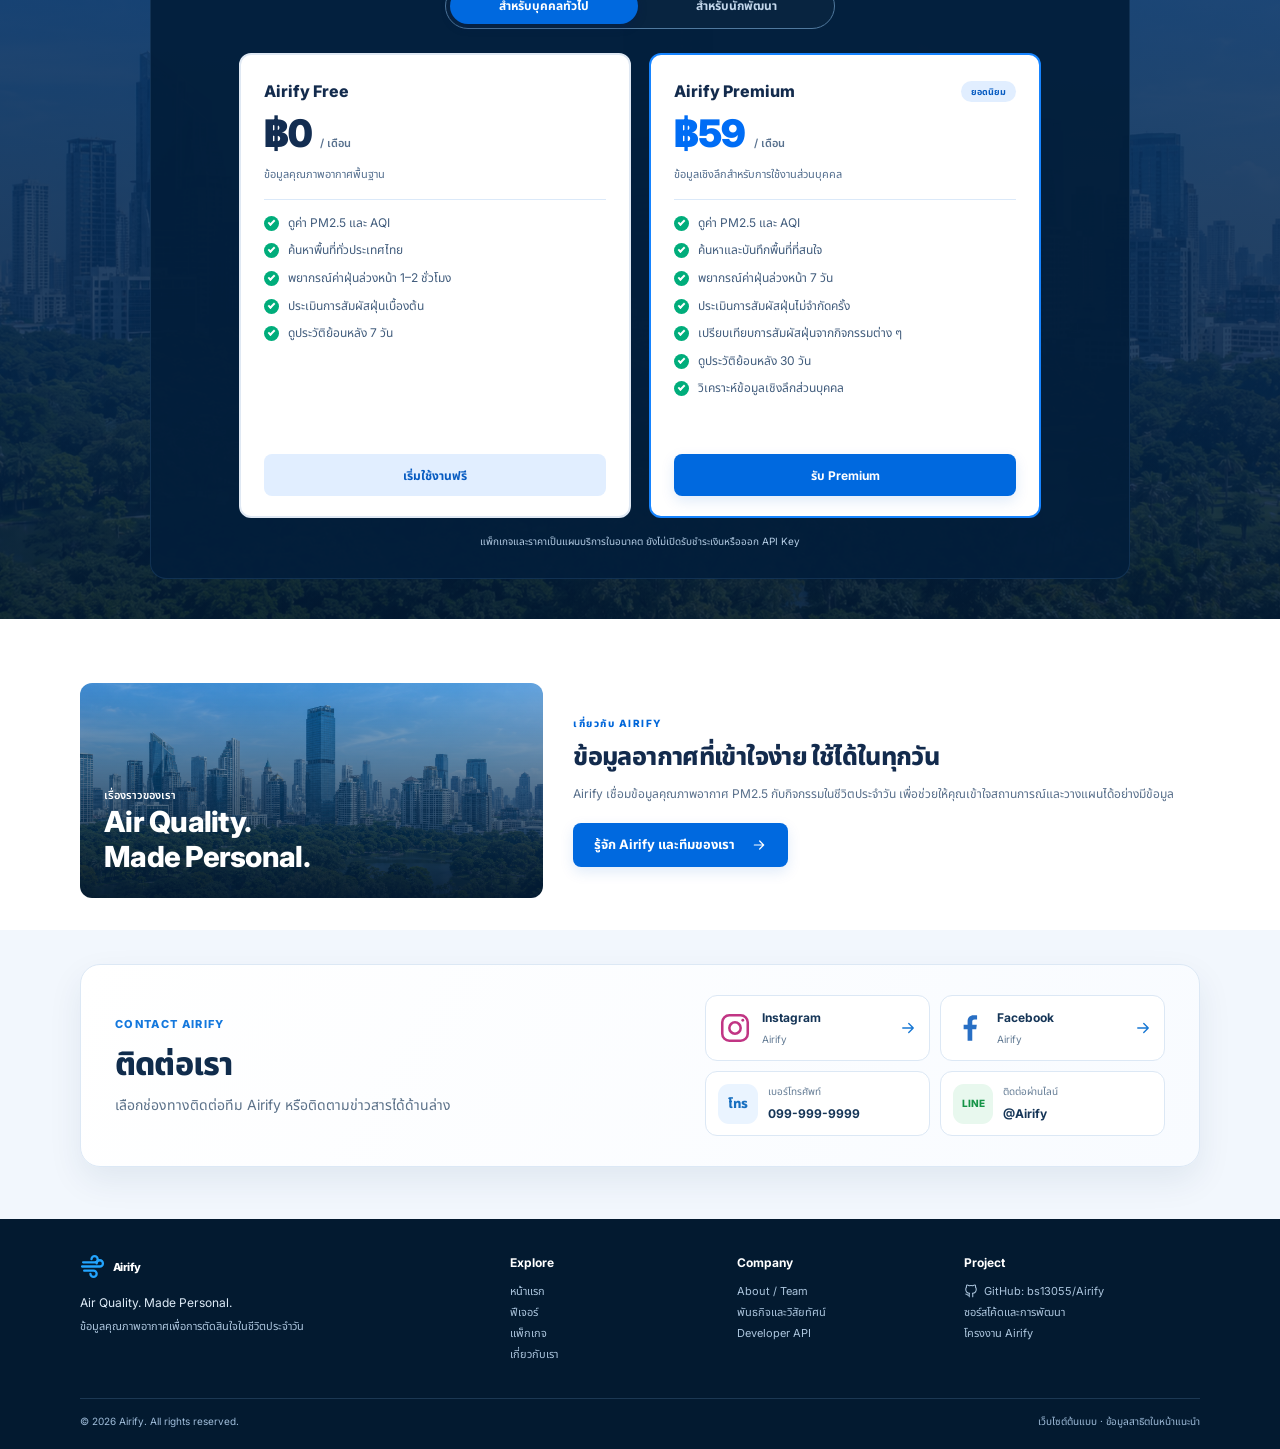
==== commit edc5c0ab: "Use Airify name and refresh earlier site cache" ====
--- a/index.html
+++ b/index.html
@@ -4,7 +4,7 @@
 <title>Airify — Air Quality. Made Personal.</title><meta name="description" content="Airify ช่วยให้คุณเข้าใจคุณภาพอากาศ PM2.5 รอบตัว พร้อมประเมินการรับฝุ่นส่วนบุคคลและวางแผนกิจกรรมในแต่ละวัน">
 <link rel="preconnect" href="https://fonts.googleapis.com"><link rel="preconnect" href="https://fonts.gstatic.com" crossorigin><link href="https://fonts.googleapis.com/css2?family=Inter:wght@400;500;600;700;800;900&family=Noto+Sans+Thai:wght@400;500;600;700;800&display=swap" rel="stylesheet">
 <link rel="stylesheet" href="assets/vendor/bootstrap/bootstrap.min.css"><link rel="stylesheet" href="assets/landing.css?v=20261030-footer-align"><link rel="preload" as="image" href="assets/airify-bangkok-park.png">
-</head><body class="af-landing">
+<script>if('serviceWorker' in navigator){navigator.serviceWorker.register('service-worker.js').catch(function(){});}</script></head><body class="af-landing">
 <svg xmlns="http://www.w3.org/2000/svg" class="af-symbols" aria-hidden="true"><defs>
 <symbol id="i-wind" viewBox="0 0 24 24"><path d="M3 8h11a3 3 0 1 0-3-3M2 12h17a3 3 0 1 0-3-3M4 16h9a3 3 0 1 1-3 3"/></symbol>
 <symbol id="i-arrow" viewBox="0 0 24 24"><path d="M5 12h14m-6-6 6 6-6 6"/></symbol>
@@ -61,5 +61,5 @@
 
 </main>
 <section class="af-social" id="contact" aria-labelledby="social-title"><span id="social-links" aria-hidden="true"></span><div class="af-container af-social-panel"><div class="af-social-copy"><p class="af-kicker">CONTACT AIRIFY</p><h2 id="social-title">ติดต่อเรา</h2><p>เลือกช่องทางติดต่อทีม Airify หรือติดตามข่าวสารได้ด้านล่าง</p></div><div class="af-social-actions"><div class="af-social-platforms"><a class="af-platform-link af-instagram-link" href="https://www.instagram.com/et.pim?obrf=ajU2Z2UwazB6aXI=" target="_blank" rel="noopener noreferrer" aria-label="Instagram Airify"><svg class="af-platform-icon" viewBox="0 0 24 24" aria-hidden="true"><rect x="3" y="3" width="18" height="18" rx="5"/><circle cx="12" cy="12" r="4"/><circle cx="17.5" cy="6.5" r="1" class="af-instagram-dot"/></svg><span><strong>Instagram</strong><small>Airify</small></span><svg class="af-icon af-social-arrow" aria-hidden="true"><use href="#i-arrow"/></svg></a><a class="af-platform-link af-facebook-link" href="https://www.facebook.com/share/18oNCefuXG/" target="_blank" rel="noopener noreferrer" aria-label="Facebook Airify"><svg class="af-platform-icon" viewBox="0 0 24 24" aria-hidden="true"><path d="M13.6 21v-8.1h2.8l.4-3.2h-3.2V7.6c0-.9.3-1.6 1.6-1.6H17V3.1c-.3 0-1.3-.1-2.5-.1-2.5 0-4.2 1.5-4.2 4.3v2.4H7.5v3.2h2.8V21h3.3Z"/></svg><span><strong>Facebook</strong><small>Airify</small></span><svg class="af-icon af-social-arrow" aria-hidden="true"><use href="#i-arrow"/></svg></a></div><div class="af-contact-links"><a class="af-contact-link" href="tel:0999999999"><span class="af-contact-type">โทร</span><span><small>เบอร์โทรศัพท์</small><strong>099-999-9999</strong></span></a><a class="af-contact-link" href="https://line.me/R/ti/p/@086dvllt" target="_blank" rel="noopener noreferrer"><span class="af-contact-type af-line-type">LINE</span><span><small>ติดต่อผ่านไลน์</small><strong>@Airify</strong></span></a></div></div></div></section>
-<footer id="footer" class="af-footer"><div class="af-container"><div class="af-footer-grid"><div class="af-footer-brand"><a class="af-brand" href="index.html" aria-label="Airify หน้าแรก"><svg class="af-icon" aria-hidden="true"><use href="#i-wind"/></svg><span>Airify</span></a><p>Air Quality. Made Personal.</p><span>ข้อมูลคุณภาพอากาศเพื่อการตัดสินใจในชีวิตประจำวัน</span></div><div><h2>Explore</h2><a href="#home">หน้าแรก</a><a href="#features">ฟีเจอร์</a><a href="#pricing">แพ็กเกจ</a><a href="#about">เกี่ยวกับเรา</a></div><div><h2>Company</h2><a href="about.html">About / Team</a><a href="#about">พันธกิจและวิสัยทัศน์</a><a href="#pricing" data-select-plans="developers">Developer API</a></div><div><h2>Project</h2><a class="af-github-link" href="https://github.com/bs13055/Airify-GP1" target="_blank" rel="noopener noreferrer"><svg class="af-icon" aria-hidden="true"><use href="#i-github"/></svg>GitHub: bs13055/Airify-GP1</a><span>ซอร์สโค้ดและการพัฒนา</span><span>โครงงาน Airify</span></div></div><div class="af-footer-bottom"><span>© 2026 Airify. All rights reserved.</span><span>เว็บไซต์ต้นแบบ · ข้อมูลสาธิตในหน้าแนะนำ</span></div></div></footer>
+<footer id="footer" class="af-footer"><div class="af-container"><div class="af-footer-grid"><div class="af-footer-brand"><a class="af-brand" href="index.html" aria-label="Airify หน้าแรก"><svg class="af-icon" aria-hidden="true"><use href="#i-wind"/></svg><span>Airify</span></a><p>Air Quality. Made Personal.</p><span>ข้อมูลคุณภาพอากาศเพื่อการตัดสินใจในชีวิตประจำวัน</span></div><div><h2>Explore</h2><a href="#home">หน้าแรก</a><a href="#features">ฟีเจอร์</a><a href="#pricing">แพ็กเกจ</a><a href="#about">เกี่ยวกับเรา</a></div><div><h2>Company</h2><a href="about.html">About / Team</a><a href="#about">พันธกิจและวิสัยทัศน์</a><a href="#pricing" data-select-plans="developers">Developer API</a></div><div><h2>Project</h2><a class="af-github-link" href="https://github.com/bs13055/Airify" target="_blank" rel="noopener noreferrer"><svg class="af-icon" aria-hidden="true"><use href="#i-github"/></svg>GitHub: bs13055/Airify</a><span>ซอร์สโค้ดและการพัฒนา</span><span>โครงงาน Airify</span></div></div><div class="af-footer-bottom"><span>© 2026 Airify. All rights reserved.</span><span>เว็บไซต์ต้นแบบ · ข้อมูลสาธิตในหน้าแนะนำ</span></div></div></footer>
 <script src="assets/vendor/bootstrap/bootstrap.bundle.min.js" defer></script><script src="assets/landing.js" defer></script></body></html>
